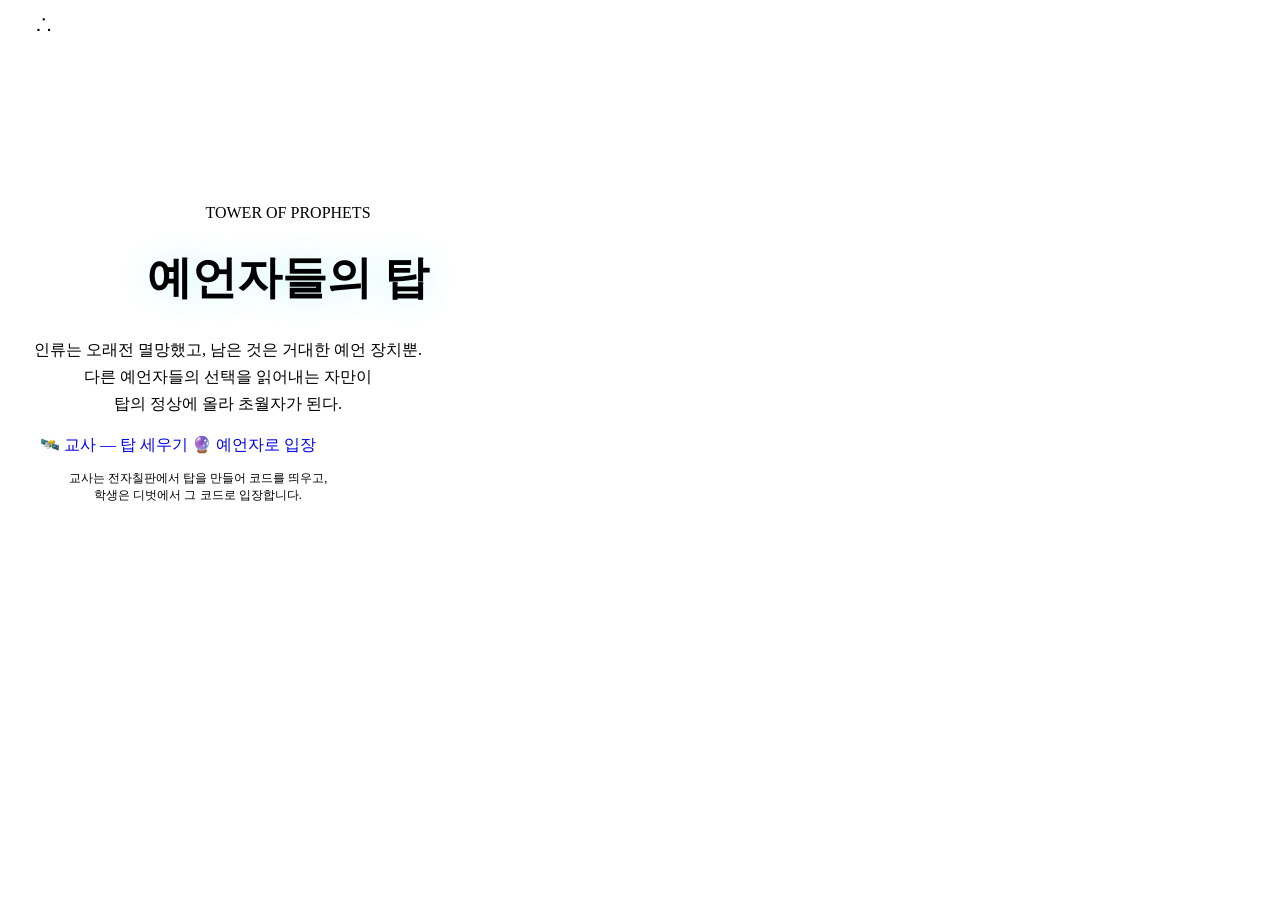
==== index.html @ 3b7521a1 "first commit" ====
<!DOCTYPE html>
<html lang="ko">
<head>
<meta charset="UTF-8">
<meta name="viewport" content="width=device-width, initial-scale=1.0, maximum-scale=1.0, user-scalable=no">
<title>예언자들의 탑</title>
<link rel="stylesheet" href="css/style.css">
</head>
<body>
<div class="stage center-screen">
  <div class="stack fade-in" style="align-items:center; max-width:560px; text-align:center;">

    <div class="orb-wrap" style="margin-bottom:8px;">
      <div class="orb" style="width:180px;height:180px;">
        <div class="ring"></div>
        <div class="ring r2"></div>
        <div class="ring r3"></div>
        <div class="core" style="width:70px;height:70px;">
          <span class="tech gold" style="font-size:1.4rem;">∴</span>
        </div>
      </div>
    </div>

    <p class="tracked">TOWER OF PROPHETS</p>
    <h1 style="font-size:2.8rem; line-height:1.2; text-shadow:0 0 30px rgba(47,230,214,.25);">예언자들의 탑</h1>
    <p class="muted" style="max-width:440px; line-height:1.7;">
      인류는 오래전 멸망했고, 남은 것은 거대한 예언 장치뿐.<br>
      다른 예언자들의 선택을 읽어내는 자만이<br>
      탑의 정상에 올라 <span class="gold">초월자</span>가 된다.
    </p>

    <div class="stack" style="width:100%; max-width:340px; margin-top:18px;">
      <a class="btn gold lg block" href="teacher.html" style="text-decoration:none;">🛰️ 교사 — 탑 세우기</a>
      <a class="btn lg block" href="student.html" style="text-decoration:none;">🔮 예언자로 입장</a>
    </div>

    <p class="muted" style="font-size:.78rem; margin-top:14px; max-width:380px;">
      교사는 전자칠판에서 탑을 만들어 코드를 띄우고,<br>
      학생은 디벗에서 그 코드로 입장합니다.
    </p>
  </div>
</div>
</body>
</html>
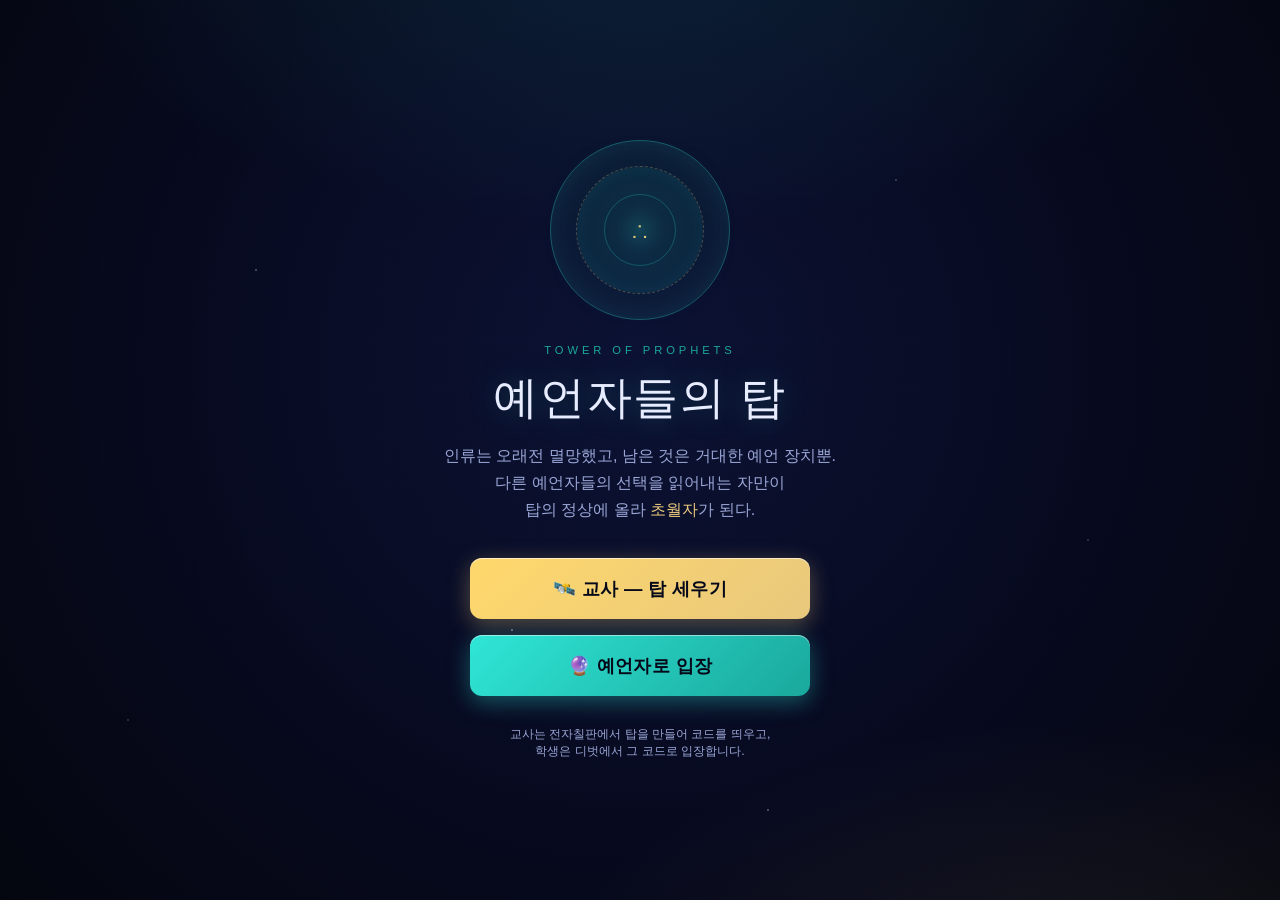
==== commit f63ca01c: "Update index.html" ====
--- a/index.html
+++ b/index.html
@@ -4,7 +4,7 @@
 <meta charset="UTF-8">
 <meta name="viewport" content="width=device-width, initial-scale=1.0, maximum-scale=1.0, user-scalable=no">
 <title>예언자들의 탑</title>
-<link rel="stylesheet" href="css/style.css">
+<link rel="stylesheet" href="style.css">
 </head>
 <body>
 <div class="stage center-screen">
--- a/style.css
+++ b/style.css
@@ -0,0 +1,205 @@
+/* =====================================================================
+   예언자들의 탑 — 공유 스타일
+   컨셉: 고대 초월 문명 × 미래 관측 기술 / 짙은 남색 · 청록 · 금색
+   ===================================================================== */
+
+@import url('https://fonts.googleapis.com/css2?family=Song+Myung&family=Orbitron:wght@500;700;900&family=Gothic+A1:wght@300;400;500;700;800&display=swap');
+
+:root {
+  --navy-900: #050818;
+  --navy-800: #0a0e27;
+  --navy-700: #111842;
+  --navy-600: #1a234f;
+  --cyan:     #2fe6d6;
+  --cyan-dim: #1aa89c;
+  --gold:     #e8c87d;
+  --gold-bright: #ffd86b;
+  --ink:      #e7ecff;
+  --ink-dim:  #9aa6d6;
+  --danger:   #ff6b8b;
+  --glass:    rgba(28, 42, 92, 0.34);
+  --glass-line: rgba(120, 200, 255, 0.18);
+  --display: 'Song Myung', serif;
+  --tech:    'Orbitron', sans-serif;
+  --body:    'Gothic A1', sans-serif;
+}
+
+* { box-sizing: border-box; margin: 0; padding: 0; }
+
+html, body {
+  min-height: 100%;
+  font-family: var(--body);
+  color: var(--ink);
+  background: var(--navy-900);
+  -webkit-tap-highlight-color: transparent;
+}
+
+/* ----- 우주 배경: (선택)생성이미지 + 성운 그라데이션 -----
+   assets/bg-cosmos.webp 파일을 넣으면 자동으로 합성됩니다.
+   파일이 없으면 아래 그라데이션만 보입니다(에러 없음). */
+body {
+  position: relative;
+  overflow-x: hidden;
+  background-color: #04060f;
+  background-image:
+    url('../assets/bg-cosmos.webp'),
+    radial-gradient(ellipse 80% 60% at 50% -10%, rgba(47,230,214,0.10), transparent 60%),
+    radial-gradient(ellipse 70% 50% at 85% 110%, rgba(232,200,125,0.08), transparent 60%),
+    radial-gradient(circle at 50% 40%, #0c1234 0%, #070a1f 55%, #04060f 100%);
+  background-size: cover, auto, auto, auto;
+  background-position: center, center, center, center;
+  background-attachment: fixed, scroll, scroll, scroll;
+  background-blend-mode: soft-light, normal, normal, normal;
+}
+body::before {
+  content: ""; position: fixed; inset: 0; z-index: 0; pointer-events: none;
+  background-image:
+    radial-gradient(1px 1px at 20% 30%, rgba(255,255,255,.8), transparent),
+    radial-gradient(1px 1px at 70% 20%, rgba(255,255,255,.6), transparent),
+    radial-gradient(1.5px 1.5px at 40% 70%, rgba(180,230,255,.7), transparent),
+    radial-gradient(1px 1px at 85% 60%, rgba(255,255,255,.5), transparent),
+    radial-gradient(1px 1px at 10% 80%, rgba(232,200,125,.6), transparent),
+    radial-gradient(1.5px 1.5px at 60% 90%, rgba(255,255,255,.5), transparent);
+  background-size: 100% 100%;
+  animation: twinkle 7s ease-in-out infinite alternate;
+}
+body::after {
+  content: ""; position: fixed; inset: 0; z-index: 0; pointer-events: none; opacity: .25;
+  background-image:
+    linear-gradient(rgba(120,200,255,.05) 1px, transparent 1px),
+    linear-gradient(90deg, rgba(120,200,255,.05) 1px, transparent 1px);
+  background-size: 48px 48px;
+  mask-image: radial-gradient(ellipse 70% 70% at 50% 40%, #000 30%, transparent 75%);
+}
+@keyframes twinkle { from { opacity: .55; } to { opacity: 1; } }
+
+.stage { position: relative; z-index: 1; }
+
+/* ----- 공통 텍스트 ----- */
+h1, h2, h3 { font-family: var(--display); font-weight: 400; letter-spacing: .04em; }
+.muted { color: var(--ink-dim); }
+.gold  { color: var(--gold); }
+.cyan  { color: var(--cyan); }
+.tech  { font-family: var(--tech); }
+.tracked { letter-spacing: .35em; text-transform: uppercase; font-size: .7rem; color: var(--cyan-dim); }
+
+/* ----- 유리 패널 ----- */
+.panel {
+  position: relative;
+  background: var(--glass);
+  border: 1px solid var(--glass-line);
+  border-radius: 18px;
+  backdrop-filter: blur(14px);
+  -webkit-backdrop-filter: blur(14px);
+  box-shadow: 0 18px 60px rgba(0,0,0,.45), inset 0 1px 0 rgba(255,255,255,.06);
+  padding: 26px;
+}
+.panel::before {
+  content: ""; position: absolute; inset: 0; border-radius: inherit; pointer-events: none;
+  background: linear-gradient(135deg, rgba(47,230,214,.10), transparent 40%, rgba(232,200,125,.08));
+  mix-blend-mode: screen;
+}
+
+/* 모서리 장식 */
+.corner-frame::after {
+  content: ""; position: absolute; inset: 8px; border-radius: 12px; pointer-events: none;
+  border: 1px solid transparent;
+  background:
+    linear-gradient(var(--cyan), var(--cyan)) left top / 22px 1px no-repeat,
+    linear-gradient(var(--cyan), var(--cyan)) left top / 1px 22px no-repeat,
+    linear-gradient(var(--gold), var(--gold)) right bottom / 22px 1px no-repeat,
+    linear-gradient(var(--gold), var(--gold)) right bottom / 1px 22px no-repeat;
+  opacity: .6;
+}
+
+/* ----- 버튼 ----- */
+.btn {
+  font-family: var(--body); font-weight: 700; font-size: 1rem;
+  color: var(--navy-900); cursor: pointer; border: none;
+  padding: 14px 26px; border-radius: 12px;
+  background: linear-gradient(135deg, var(--cyan), var(--cyan-dim));
+  box-shadow: 0 6px 22px rgba(47,230,214,.35), inset 0 1px 0 rgba(255,255,255,.5);
+  transition: transform .12s ease, box-shadow .2s ease, filter .2s ease;
+  letter-spacing: .02em;
+}
+.btn:hover { transform: translateY(-2px); filter: brightness(1.08); }
+.btn:active { transform: translateY(0); }
+.btn:disabled { opacity: .4; cursor: not-allowed; transform: none; filter: grayscale(.4); }
+.btn.gold { background: linear-gradient(135deg, var(--gold-bright), var(--gold)); box-shadow: 0 6px 22px rgba(232,200,125,.35), inset 0 1px 0 rgba(255,255,255,.6); }
+.btn.ghost {
+  background: transparent; color: var(--cyan);
+  border: 1px solid var(--glass-line); box-shadow: none;
+}
+.btn.ghost:hover { background: rgba(47,230,214,.08); }
+.btn.danger { background: linear-gradient(135deg, var(--danger), #c2415c); color: #fff; box-shadow: 0 6px 22px rgba(255,107,139,.3); }
+.btn.lg { font-size: 1.15rem; padding: 18px 40px; }
+.btn.block { display: block; width: 100%; }
+
+/* ----- 입력 ----- */
+input.field {
+  width: 100%; font-family: var(--tech); font-size: 1.4rem; letter-spacing: .15em;
+  text-align: center; color: var(--ink); background: rgba(5,8,24,.6);
+  border: 1px solid var(--glass-line); border-radius: 12px; padding: 16px;
+  outline: none; transition: border-color .2s, box-shadow .2s;
+}
+input.field:focus { border-color: var(--cyan); box-shadow: 0 0 0 3px rgba(47,230,214,.18); }
+input.field::placeholder { color: var(--ink-dim); letter-spacing: .1em; }
+
+/* ----- 레이아웃 헬퍼 ----- */
+.center-screen { min-height: 100vh; display: grid; place-items: center; padding: 24px; }
+.stack { display: flex; flex-direction: column; gap: 16px; }
+.row { display: flex; gap: 14px; align-items: center; }
+.spread { display: flex; justify-content: space-between; align-items: center; }
+.wrap { flex-wrap: wrap; }
+.hidden { display: none !important; }
+
+/* ----- 칩/뱃지 ----- */
+.chip {
+  display: inline-flex; align-items: center; gap: 6px;
+  padding: 5px 12px; border-radius: 999px; font-size: .82rem; font-weight: 700;
+  background: rgba(47,230,214,.12); color: var(--cyan); border: 1px solid rgba(47,230,214,.25);
+}
+.chip.gold { background: rgba(232,200,125,.12); color: var(--gold); border-color: rgba(232,200,125,.3); }
+
+/* ----- 원형 관측 장치 (홀로그램) ----- */
+.orb-wrap { position: relative; display: grid; place-items: center; }
+.orb {
+  position: relative; width: 320px; height: 320px; border-radius: 50%;
+  display: grid; place-items: center;
+}
+.orb .ring {
+  position: absolute; inset: 0; border-radius: 50%;
+  border: 1px solid rgba(47,230,214,.35);
+  box-shadow: 0 0 40px rgba(47,230,214,.18) inset;
+}
+.orb .ring.r2 { inset: 26px; border-color: rgba(232,200,125,.3); border-style: dashed; animation: spin 26s linear infinite; }
+.orb .ring.r3 { inset: 54px; border-color: rgba(47,230,214,.25); animation: spin 18s linear infinite reverse; }
+.orb .ring.r4 { inset: 84px; border-color: rgba(255,255,255,.12); }
+.orb .core {
+  width: 130px; height: 130px; border-radius: 50%; display: grid; place-items: center;
+  background: radial-gradient(circle, rgba(47,230,214,.22), rgba(10,14,39,.1) 70%);
+  box-shadow: 0 0 60px rgba(47,230,214,.35);
+}
+@keyframes spin { to { transform: rotate(360deg); } }
+.orb .core .big-number {
+  font-family: var(--tech); font-weight: 900; font-size: 2.6rem; color: var(--gold-bright);
+  text-shadow: 0 0 24px rgba(232,200,125,.6);
+}
+
+/* tick marks 방사형 눈금 */
+.orb .ticks { position: absolute; inset: 8px; border-radius: 50%; }
+.orb .ticks i {
+  position: absolute; left: 50%; top: 0; width: 1px; height: 10px;
+  background: rgba(120,200,255,.4); transform-origin: 50% 156px;
+}
+
+.pulse { animation: pulse 1.6s ease-in-out infinite; }
+@keyframes pulse { 0%,100% { opacity:.6; } 50% { opacity: 1; } }
+
+.fade-in { animation: fadeIn .6s ease both; }
+@keyframes fadeIn { from { opacity:0; transform: translateY(10px);} to {opacity:1; transform:none;} }
+
+/* 스크롤바 */
+::-webkit-scrollbar { width: 9px; height: 9px; }
+::-webkit-scrollbar-thumb { background: rgba(120,200,255,.25); border-radius: 9px; }
+::-webkit-scrollbar-track { background: transparent; }
